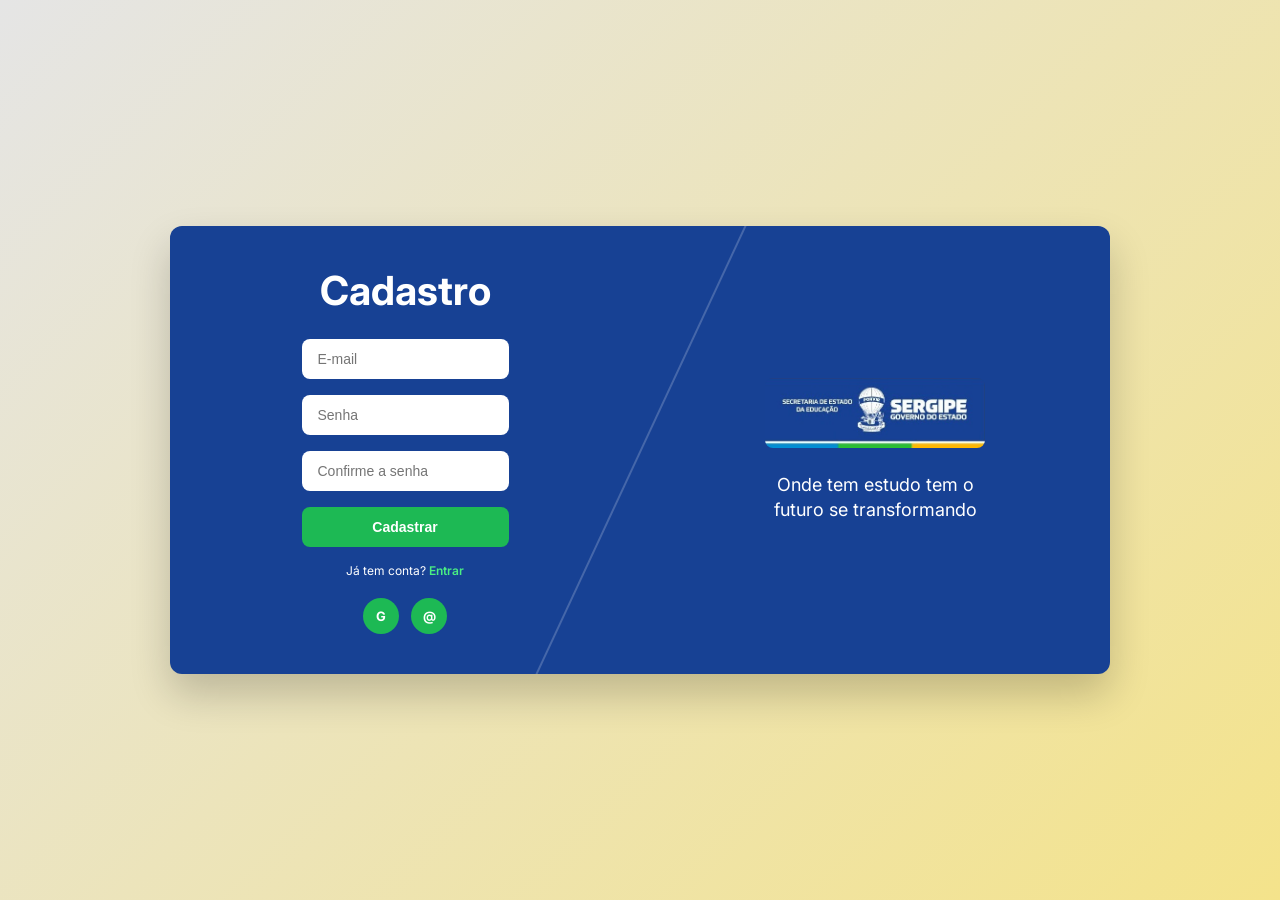
==== src/main/resources/static/cadastro.html @ 1290f72e "criando o sistema e organizando pastas" ====
<!DOCTYPE html>
<html lang="pt-BR">
<head>
    <meta charset="UTF-8">
    <meta name="viewport" content="width=device-width, initial-scale=1.0">
    <title>Cadastro | Prova Sergipe</title>
    <link rel="stylesheet" href="https://unpkg.com/boxicons@2.1.4/css/boxicons.min.css">
    <link href="https://fonts.googleapis.com/css2?family=Inter:wght@400;500;600;700&display=swap" rel="stylesheet">
    <link rel="stylesheet" href="/src/main/resources/static/css/global.css">
    <link rel="stylesheet" href="/src/main/resources/static/css/auth.css">
</head>
<body class="auth-body">
    <div class="auth-container">
        <div class="auth-card">
            <div class="auth-left">
                <h1>Cadastro</h1>
                <form id="cadastroForm">
                    <div class="input-group">
                        <input type="email" id="email" placeholder="E-mail" required>
                    </div>
                    <div class="input-group">
                        <input type="password" id="password" placeholder="Senha" required>
                    </div>
                    <div class="input-group">
                        <input type="password" id="confirmPassword" placeholder="Confirme a senha" required>
                    </div>
                    <button type="submit" class="btn-auth">Cadastrar</button>
                </form>
                <p class="auth-link">Já tem conta? <a href="/login.html">Entrar</a></p>
                <div class="social-icons">
                    <div class="icon">G</div>
                    <div class="icon">@</div>
                </div>
            </div>
            <div class="auth-right">
                <img src="/src/main/resources/static/img/logo.jpeg" alt="Secretaria de Educação de Sergipe">
                <h2>Onde tem estudo tem o<br>futuro se transformando</h2>
            </div>
        </div>
    </div>
    <script src="/src/main/resources/static/js/global.js" defer></script>
    <script src="/src/main/resources/static/js/auth.js" defer></script>
</body>
</html>
---- src/main/resources/static/css/global.css ----
/* =============================================
   PROVA SERGIPE — global.css
   Estilos comuns a todos os perfis (Admin,
   Professor, Aluno, Coordenação).
   ============================================= */

/* RESET */
* {
    margin: 0;
    padding: 0;
    box-sizing: border-box;
}

body {
    font-family: 'Inter', sans-serif;
    background: #f5f7fc;
    color: #0f172a;
    font-size: 13px;
}

/* Wrapper raiz da aplicação */
.app {
    display: flex;
    min-height: 100vh;
}

/* =============================================
   SIDEBAR
   ============================================= */
.sidebar {
    width: 220px;
    background: #0b1120;
    position: fixed;
    height: 100vh;
    display: flex;
    flex-direction: column;
    z-index: 100;
    transition: transform 0.2s ease;
}

.logo-area {
    display: flex;
    align-items: center;
    gap: 10px;
    padding: 20px 16px;
    border-bottom: 1px solid #1e2a3e;
}

.logo-icon {
    width: 32px;
    height: 32px;
    background: linear-gradient(145deg, #3b82f6, #0ea5e9);
    border-radius: 10px;
    display: flex;
    align-items: center;
    justify-content: center;
    font-weight: 700;
    font-size: 14px;
    color: white;
}

.logo-text-wrapper {
    display: flex;
    flex-direction: column;
}

.logo-text {
    font-weight: 700;
    font-size: 14px;
    color: white;
}

/* .logo-subtitle é o texto genérico sob o logo.
   Perfis que precisam de um rótulo diferente
   (ex.: "Área do Aluno") devem sobrescrever
   em seu próprio CSS. */
.logo-subtitle {
    font-size: 0.7rem;
    color: #99a8bd;
    margin-top: 2px;
}

.nav {
    flex: 1;
    padding: 16px 12px;
    display: flex;
    flex-direction: column;
    gap: 4px;
}

.nav-item {
    display: flex;
    align-items: center;
    gap: 10px;
    padding: 8px 12px;
    border-radius: 10px;
    color: #9aa4bf;
    text-decoration: none;
    font-weight: 500;
    font-size: 13px;
    transition: all 0.2s;
}

.nav-item i {
    font-size: 1.2rem;
}

.nav-item:hover {
    background: #1e2a3a;
    color: white;
}

.nav-item.active {
    background: linear-gradient(95deg, #3b82f6, #06b6d4);
    color: white;
    box-shadow: 0 2px 6px rgba(59, 130, 246, 0.3);
}

.sidebar-footer {
    padding: 12px;
    border-top: 1px solid #1e2a3a;
    display: flex;
    flex-direction: column;
    gap: 4px;
}

/* =============================================
   MAIN
   ============================================= */
.main {
    margin-left: 220px;
    padding: 16px 24px;
    min-height: 100vh;
    width: calc(100% - 220px);
}

.content {
    width: 100%;
}

/* =============================================
   HEADER
   ============================================= */
.header {
    display: flex;
    justify-content: space-between;
    align-items: center;
    margin-bottom: 20px;
}

.header-left {
    display: flex;
    align-items: center;
}

.header-right {
    display: flex;
    align-items: center;
    gap: 16px;
}

.menu-btn {
    display: none;
    background: none;
    border: none;
    font-size: 20px;
    cursor: pointer;
    color: #1e293b;
}

.notification-btn {
    position: relative;
    background: white;
    border: none;
    width: 38px;
    height: 38px;
    border-radius: 50%;
    display: flex;
    align-items: center;
    justify-content: center;
    cursor: pointer;
    transition: all 0.2s;
    box-shadow: 0 1px 3px rgba(0, 0, 0, 0.04);
}

.notification-btn i {
    font-size: 1.3rem;
    color: #475569;
}

.notification-btn:hover {
    background: #bac5cf;
}

.notification-badge {
    position: absolute;
    top: -2px;
    right: -2px;
    background: #00B34D;
    color: white;
    font-size: 9px;
    font-weight: 700;
    min-width: 16px;
    height: 16px;
    border-radius: 20px;
    display: flex;
    align-items: center;
    justify-content: center;
    padding: 0 4px;
    border: 2px solid white;
}

.user {
    display: flex;
    align-items: center;
    gap: 12px;
    background: white;
    padding: 6px 16px 6px 8px;
    border-radius: 40px;
    box-shadow: 0 1px 3px rgba(0, 0, 0, 0.04);
}

.user-avatar {
    width: 38px;
    height: 38px;
    background: linear-gradient(135deg, #2563eb, #0ea5e9);
    border-radius: 50%;
    display: flex;
    align-items: center;
    justify-content: center;
    font-weight: 700;
    font-size: 14px;
    color: white;
}

.user-details {
    display: flex;
    flex-direction: column;
}

.user-name {
    font-weight: 700;
    font-size: 13px;
    line-height: 1.3;
    color: #0f172a;
}

.user-role {
    font-size: 10px;
    color: #64748b;
}

.welcome {
    margin-top: -60px;
    margin-bottom: 20px;
}

.welcome h1 {
    font-size: 40px;
    font-weight: 700;
    margin-bottom: 2px;
}

.welcome p {
    font-size: 12px;
    color: #475569;
}

/* =============================================
   DASHBOARD GRID
   ============================================= */
.dashboard-grid {
    display: grid;
    grid-template-columns: minmax(0, 2fr) 380px;
    gap: 24px;
    align-items: start;
}

.left-column {
    display: flex;
    flex-direction: column;
    gap: 20px;
}

.right-column {
    width: 100%;
}

/* =============================================
   CARDS BASE
   ============================================= */
.card {
    background: white;
    border-radius: 20px;
    padding: 16px;
    box-shadow: 0 1px 3px rgba(0, 0, 0, 0.05);
}

.card-header {
    display: flex;
    justify-content: space-between;
    align-items: center;
    margin-bottom: 14px;
}

.card-header h2 {
    display: flex;
    align-items: center;
    gap: 6px;
    font-size: 14px;
    font-weight: 600;
}

.card-header h2 i {
    font-size: 1.1rem;
}

.link {
    color: #3b82f6;
    text-decoration: none;
    font-size: 11px;
    display: flex;
    align-items: center;
    gap: 3px;
}

/* =============================================
   STATS — estrutura base
   (Cores e posicionamento de ícone ficam em
   cada CSS de perfil.)
   ============================================= */
.stats {
    display: grid;
    grid-template-columns: repeat(4, 1fr);
    gap: 16px;
    margin-bottom: 24px;
}

.stat-card {
    border-radius: 9px;
    padding: 14px;
    display: flex;
    align-items: center;
    gap: 12px;
    box-shadow: 0 1px 3px rgba(0, 0, 0, 0.03);
}

.stat-label {
    margin-bottom: 6px;
    font-size: 11px;
    color: #ffffff;
    text-wrap: nowrap;
}

.stat-label2 {
    margin-bottom: 6px;
    font-size: 11px;
    color: #1c0099;
    text-wrap: nowrap;
}

.stat-value {
    margin-bottom: 6px;
    font-size: 1.5rem;
    font-weight: 800;
    line-height: 1.2;
    color: white;
}

.stat-value2 {
    margin-bottom: 6px;
    font-size: 1.5rem;
    font-weight: 800;
    line-height: 1.2;
    color: #1c0099;
}

.stat-note {
    font-size: 9px;
    color: #ffffff;
    text-wrap: nowrap;
}

.stat-note2 {
    font-size: 9px;
    color: #1c0099;
}

.stat-note.positive {
    font-weight: bold;
    color: #34ffbb;
    text-wrap: nowrap;
}

/* Wrapper interno dos textos do stat-card */
.stat-data {
    flex: 1;
    display: flex;
    flex-direction: column;
}

.stat-icon i {
    font-size: 1.3rem;
}

/* =============================================
   EXAMS
   ============================================= */
.exams-list {
    display: flex;
    flex-direction: column;
    gap: 10px;
}

.exam-item {
    display: flex;
    justify-content: space-between;
    align-items: center;
    background: #f8fafd;
    padding: 10px 12px;
    border-radius: 14px;
}

/* Wrapper do bloco de texto dentro do exam-item */
.exam-info {
    display: flex;
    flex-direction: column;
    gap: 2px;
}

.exam-name {
    font-weight: 600;
    font-size: 13px;
    margin-bottom: 2px;
}

.exam-date {
    font-size: 10px;
    color: #586f8c;
    display: flex;
    align-items: center;
    gap: 4px;
}

.exam-date i {
    font-size: 10px;
}

.btn-start {
    background: #002685;
    border: none;
    padding: 5px 14px;
    border-radius: 30px;
    color: white;
    font-weight: 600;
    font-size: 11px;
    display: flex;
    align-items: center;
    gap: 5px;
    cursor: pointer;
    transition: all 0.3s;
}

.btn-start i {
    font-size: 10px;
}

.btn-start:hover {
    background-color: #6048ff;
}

/* =============================================
   RESULTS
   ============================================= */
.results-list {
    display: flex;
    flex-direction: column;
    gap: 12px;
}

.result-item {
    display: flex;
    justify-content: space-between;
    align-items: center;
    padding-bottom: 10px;
    border-bottom: 1px solid #eef2f8;
}

.result-item:last-child {
    border-bottom: none;
    padding-bottom: 0;
}

/* Wrapper do bloco de texto dentro do result-item */
.result-info {
    display: flex;
    flex-direction: column;
    gap: 2px;
}

.result-name {
    font-weight: 600;
    font-size: 12px;
    margin-bottom: 3px;
}

.result-date {
    font-size: 10px;
    color: #94a3b8;
}

.result-score {
    font-weight: 700;
    font-size: 12px;
    background: #f1f5f9;
    padding: 4px 10px;
    border-radius: 30px;
}

.result-grade {
    font-size: 12px;
    font-weight: 700;
    padding: 4px 10px;
    border-radius: 30px;
    background: #f1f5f9;
    color: #334155;
}

/* Variantes de cor para nota */
.result-grade.good    { background: #dcfce7; color: #166534; }
.result-grade.average { background: #fef9c3; color: #854d0e; }
.result-grade.bad     { background: #fee2e2; color: #991b1b; }

/* Navegação interna do calendário (prev/next dentro do card-header) */
.calendar-nav {
    display: flex;
    gap: 6px;
    align-items: center;
}

/* =============================================
   CALENDAR
   ============================================= */
.calendar-card {
    max-width: 100%;
    width: 100%;
}

.calendar-weekdays {
    display: grid;
    grid-template-columns: repeat(7, 1fr);
    text-align: center;
    font-weight: 600;
    margin: 6px 0 4px;
    color: #405570;
    font-size: 12px;
}

.calendar-weekdays span {
    padding: 4px 0;
}

.calendar-days {
    display: grid;
    grid-template-columns: repeat(7, 1fr);
    gap: 4px;
}

.calendar-day {
    aspect-ratio: 1 / 1;
    display: flex;
    align-items: center;
    justify-content: center;
    font-weight: 500;
    font-size: 13px;
    border-radius: 8px;
    cursor: pointer;
    background: transparent;
    transition: all 0.2s;
}

.calendar-day.has-event.exam::after {
    content: '';
    position: absolute;
    bottom: 2px;
    width: 3px;
    height: 3px;
    background: #3b82f6;
    border-radius: 50%;
}

.calendar-day.has-event.deadline::after {
    background: #f59e0b;
}

.calendar-day.has-event.meeting::after {
    background: #8b5cf6;
}

.calendar-day.today {
    background: #3b82f6;
    color: white;
    font-weight: bold;
}

.calendar-legend {
    display: flex;
    gap: 25px;
    margin-top: 12px;
    padding-top: 8px;
    border-top: 1px solid #eef2f8;
}

.legend {
    display: flex;
    align-items: center;
    gap: 3px;
    font-size: 11px;
    color: #334155;
}

.legend i {
    font-size: 0.9rem;
}

.dot {
    width: 8px;
    height: 8px;
    border-radius: 50%;
}

.dot.exam     { background: #3b82f6; }
.dot.deadline { background: #f59e0b; }
.dot.meeting  { background: #8b5cf6; }

.cal-nav {
    background: #f1f5f9;
    border: none;
    width: 26px;
    height: 26px;
    border-radius: 8px;
    cursor: pointer;
    display: inline-flex;
    align-items: center;
    justify-content: center;
}

.cal-nav i {
    font-size: 14px;
}

/* =============================================
   PÁGINAS EXTRAS (listas completas)
   ============================================= */
.exams-list-full,
.results-list-full {
    display: flex;
    flex-direction: column;
    gap: 10px;
    padding: 4px;
}

/* =============================================
   RESPONSIVIDADE
   ============================================= */
@media (max-width: 1000px) {
    .stats {
        grid-template-columns: repeat(2, 1fr);
    }

    .dashboard-grid {
        grid-template-columns: 1fr;
    }
}

@media (max-width: 760px) {
    .sidebar {
    transform: translateX(-100%);
    }
    
    .header {
    align-items: flex-start;
    gap: 12px;
    }

    .header-right {
    width: 100%;
    justify-content: flex-end;
    gap: 10px;
    }

    .notification-btn {
    min-width: 38px;
    min-height: 38px;
    flex-shrink: 0;
    }

    .user {
    padding-right: 10px;
    max-width: calc(100% - 50px);
    }

    .user-details {
    min-width: 0;
    }

    .user-name {
    white-space: nowrap;
    overflow: hidden;
    text-overflow: ellipsis;
    }

    .user-class-info {
    display: none;
    }

    .sidebar.open {
        transform: translateX(0);
    }

    .main {
        margin-left: 0;
        width: 100%;
        padding: 12px;
    }  

    .menu-btn {
        display: block;
    }

    .stats {
        grid-template-columns: 1fr;
    }
}
---- src/main/resources/static/css/auth.css ----
/* =========================================
   TELAS DE AUTENTICAÇÃO (LOGIN / CADASTRO)
   ========================================= */

.auth-body {
    background: linear-gradient(135deg, #e5e5e5, #f4e38b);
    display: flex;
    align-items: center;
    justify-content: center;
    min-height: 100vh;
    font-family: 'Inter', sans-serif;
}

.auth-container {
    width: 100%;
    max-width: 980px;
    padding: 20px;
}

.auth-card {
    background: #174194;
    border-radius: 12px;
    display: flex;
    overflow: hidden;
    box-shadow: 0 20px 40px rgba(0,0,0,0.2);
    position: relative;
}

/* Linha diagonal decorativa */
.auth-card::after {
    content: "";
    position: absolute;
    width: 2px;
    height: 150%;
    background: rgba(255,255,255,0.2);
    top: -25%;
    left: 50%;
    transform: rotate(25deg);
}

.auth-left {
    width: 50%;
    padding: 40px;
    display: flex;
    flex-direction: column;
    align-items: center;
    justify-content: center;
    color: white;
}

.auth-left h1 {
    font-size: 2.5rem;
    margin-bottom: 24px;
    color: white;
    font-weight: 700;
    position: relative;
    top: auto;
}

.input-group {
    width: 100%;
    max-width: 280px;
    margin-bottom: 16px;
}

.input-group input {
    width: 100%;
    padding: 12px 16px;
    border: none;
    border-radius: 8px;
    font-size: 14px;
    outline: none;
    background: white;
}

.btn-auth {
    width: 100%;
    max-width: 280px;
    background: #1db954;
    color: white;
    border: none;
    padding: 12px;
    border-radius: 8px;
    font-weight: 700;
    font-size: 14px;
    cursor: pointer;
    transition: background 0.2s;
}

.btn-auth:hover {
    background: #17a74a;
}

.auth-link {
    margin-top: 16px;
    font-size: 12px;
    text-align: center;
}

.auth-link a {
    color: #4aee83;
    text-decoration: none;
    font-weight: 600;
}

.social-icons {
    margin-top: 20px;
    display: flex;
    gap: 12px;
}

.social-icons .icon {
    width: 36px;
    height: 36px;
    background: #1db954;
    border-radius: 50%;
    display: flex;
    align-items: center;
    justify-content: center;
    font-weight: bold;
    cursor: pointer;
}

.auth-right {
    width: 50%;
    padding: 40px;
    text-align: center;
    color: white;
    display: flex;
    flex-direction: column;
    justify-content: center;
}

.auth-right img {
    max-width: 220px;
    margin: 0 auto;
    border-radius: 8px;
}

.auth-right h2 {
    margin-top: 24px;
    font-size: 18px;
    font-weight: 400;
    line-height: 1.4;
}

@media (max-width: 700px) {
    .auth-card {
        flex-direction: column;
    }
    .auth-left, .auth-right {
        width: 100%;
    }
    .auth-card::after {
        display: none;
    }
}
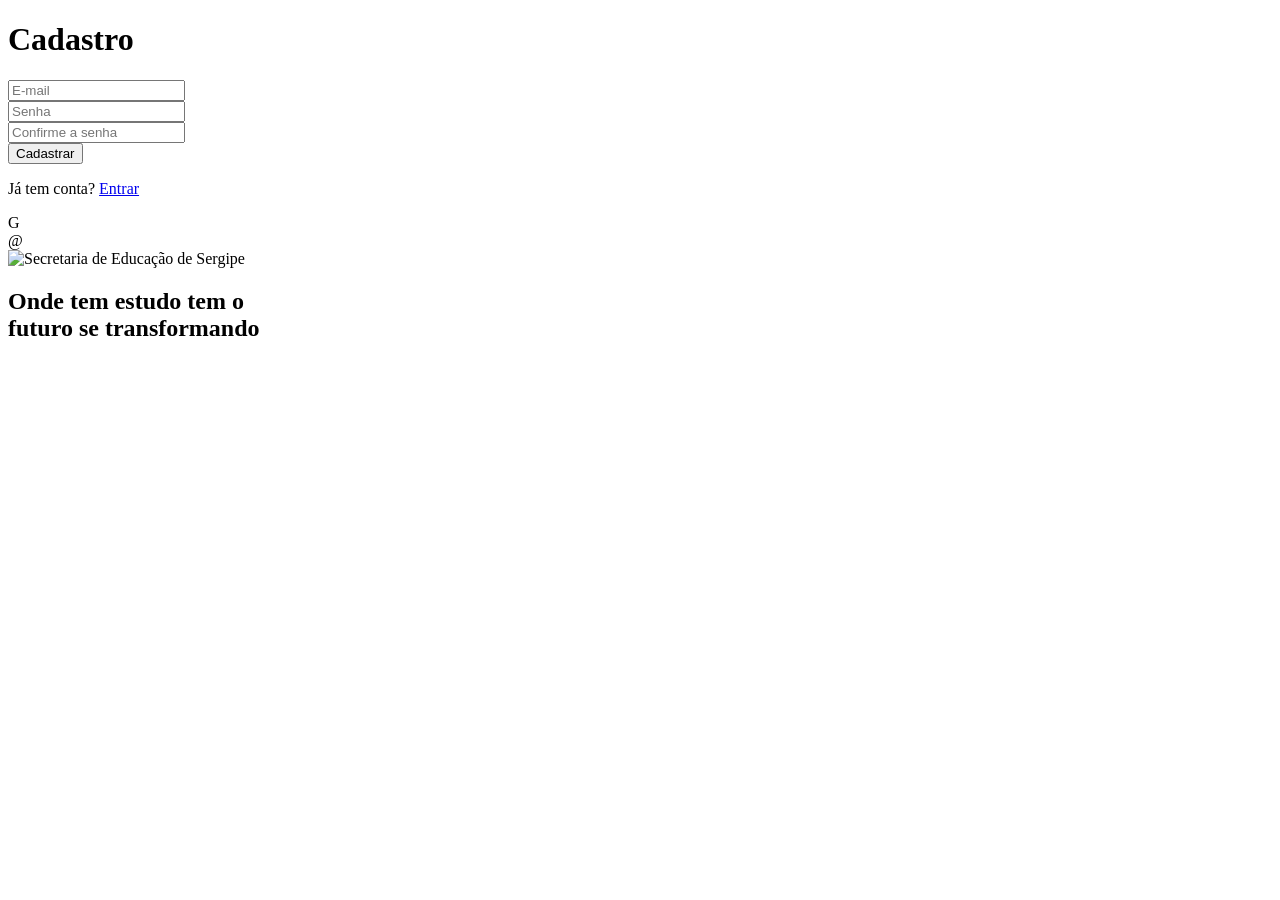
==== commit a1d24141: "Corrigindo bugs no frontend para futura integração com o back" ====
--- a/src/main/resources/static/cadastro.html
+++ b/src/main/resources/static/cadastro.html
@@ -6,8 +6,8 @@
     <title>Cadastro | Prova Sergipe</title>
     <link rel="stylesheet" href="https://unpkg.com/boxicons@2.1.4/css/boxicons.min.css">
     <link href="https://fonts.googleapis.com/css2?family=Inter:wght@400;500;600;700&display=swap" rel="stylesheet">
-    <link rel="stylesheet" href="/src/main/resources/static/css/global.css">
-    <link rel="stylesheet" href="/src/main/resources/static/css/auth.css">
+    <link rel="stylesheet" href="/css/global.css">
+    <link rel="stylesheet" href="/css/auth.css">
 </head>
 <body class="auth-body">
     <div class="auth-container">
@@ -33,12 +33,12 @@
                 </div>
             </div>
             <div class="auth-right">
-                <img src="/src/main/resources/static/img/logo.jpeg" alt="Secretaria de Educação de Sergipe">
+                <img src="/img/logo.jpeg" alt="Secretaria de Educação de Sergipe">
                 <h2>Onde tem estudo tem o<br>futuro se transformando</h2>
             </div>
         </div>
     </div>
-    <script src="/src/main/resources/static/js/global.js" defer></script>
-    <script src="/src/main/resources/static/js/auth.js" defer></script>
+    <script src="/js/global.js" defer></script>
+    <script src="/js/auth.js" defer></script>
 </body>
 </html>
